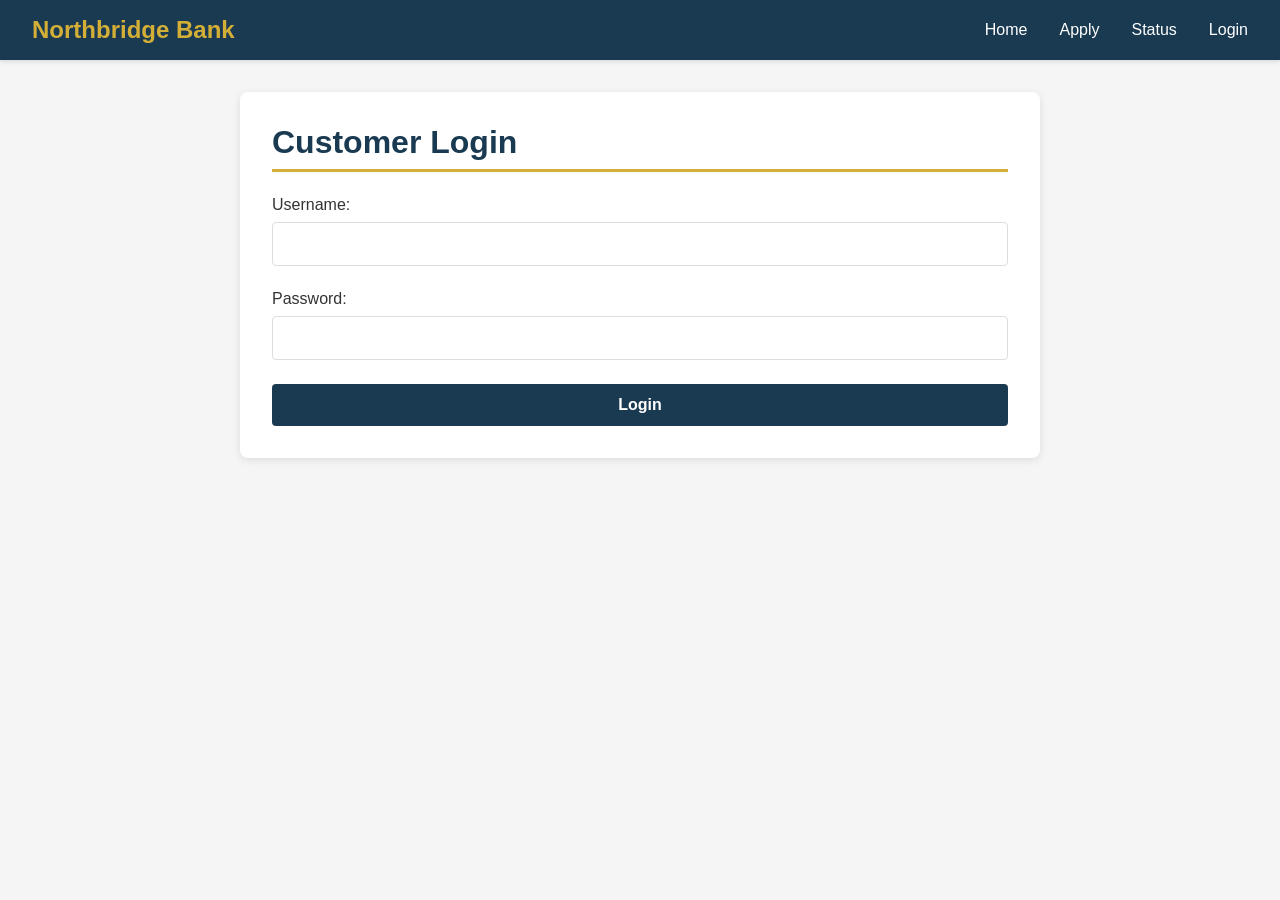
==== frontend/index.html @ 813c3ee2 "Onboarding Project First Commit" ====
<!DOCTYPE html>
<html lang="en">
<head>
    <meta charset="UTF-8">
    <meta name="viewport" content="width=device-width, initial-scale=1.0">
    <title>Northbridge Bank - Onboarding</title>
    <link rel="stylesheet" href="css/styles.css">
</head>
<body>
    <div class="navbar">
        <div class="navbar-brand">Northbridge Bank</div>
        <div class="navbar-menu">
            <a href="#" id="nav-home">Home</a>
            <a href="#" id="nav-apply">Apply</a>
            <a href="#" id="nav-status">Status</a>
            <button id="nav-logout" class="btn-logout" style="display: none;">Logout</button>
            <a href="#" id="nav-login" onclick="showLoginPage()">Login</a>
        </div>
    </div>

    <div id="app-container">
        <!-- Pages will be injected here -->
    </div>

    <!-- Page Templates -->
    <template id="login-page">
        <div class="container">
            <h1>Customer Login</h1>
            <form id="login-form">
                <div class="form-group">
                    <label for="username">Username:</label>
                    <input type="text" id="username" name="username" required>
                </div>
                <div class="form-group">
                    <label for="password">Password:</label>
                    <input type="password" id="password" name="password" required>
                </div>
                <button type="submit" class="btn">Login</button>
            </form>
        </div>
    </template>

    <template id="apply-page">
        <div class="container">
            <h1>Apply for Current Account</h1>
            <form id="application-form">
                <fieldset>
                    <legend>Personal Details</legend>
                    <div class="form-group">
                        <label for="fullName">Full Name:</label>
                        <input type="text" id="fullName" name="fullName" required>
                    </div>
                    <div class="form-group">
                        <label for="dob">Date of Birth:</label>
                        <input type="date" id="dob" name="dob" required>
                    </div>
                    <div class="form-group">
                        <label for="panNumber">PAN Number:</label>
                        <input type="text" id="panNumber" name="panNumber" required>
                    </div>
                    <div class="form-group">
                        <label for="address">Address:</label>
                        <textarea id="address" name="address" required></textarea>
                    </div>
                </fieldset>

                <fieldset>
                    <legend>Employment Details</legend>
                    <div class="form-group">
                        <label for="occupation">Occupation:</label>
                        <input type="text" id="occupation" name="occupation" required>
                    </div>
                    <div class="form-group">
                        <label for="annualIncome">Annual Income:</label>
                        <input type="number" id="annualIncome" name="annualIncome" required>
                    </div>
                    <div class="form-group">
                        <label for="employerName">Employer Name:</label>
                        <input type="text" id="employerName" name="employerName" required>
                    </div>
                </fieldset>

                <fieldset>
                    <legend>Account Preferences</legend>
                    <div class="form-group">
                        <label for="branch">Preferred Branch:</label>
                        <input type="text" id="branch" name="branch" required>
                    </div>
                    <div class="form-group">
                        <label for="initialDeposit">Initial Deposit:</label>
                        <input type="number" id="initialDeposit" name="initialDeposit" required>
                    </div>
                    <div class="form-group">
                        <label for="debitCard">
                            <input type="checkbox" id="debitCard" name="debitCard">
                            Require Debit Card
                        </label>
                    </div>
                </fieldset>

                <button type="submit" class="btn">Submit Application</button>
            </form>
        </div>
    </template>

    <template id="status-page">
        <div class="container">
            <h1>Application Status</h1>
            <div id="status-content">
                <p>Loading status...</p>
            </div>
        </div>
    </template>

    <script src="js/app.js"></script>
</body>
</html>
---- frontend/css/styles.css ----
/* ============================================================
   Northbridge Bank - Onboarding Frontend Styles
   ============================================================ */

* {
    margin: 0;
    padding: 0;
    box-sizing: border-box;
}

body {
    font-family: -apple-system, BlinkMacSystemFont, 'Segoe UI', Roboto, 'Helvetica Neue', Arial, sans-serif;
    background-color: #f5f5f5;
    color: #333;
}

/* ============================================================
   Navbar
   ============================================================ */

.navbar {
    background-color: #1a3a52; /* Northbridge Navy Blue */
    color: white;
    padding: 1rem 2rem;
    display: flex;
    justify-content: space-between;
    align-items: center;
    box-shadow: 0 2px 4px rgba(0, 0, 0, 0.1);
}

.navbar-brand {
    font-size: 1.5rem;
    font-weight: bold;
    color: #d4af37; /* Gold accent */
}

.navbar-menu {
    display: flex;
    gap: 2rem;
    align-items: center;
}

.navbar-menu a {
    color: white;
    text-decoration: none;
    transition: color 0.3s;
}

.navbar-menu a:hover {
    color: #d4af37; /* Gold accent on hover */
}

.btn-logout {
    background-color: #d4af37;
    color: #1a3a52;
    border: none;
    padding: 0.5rem 1rem;
    border-radius: 4px;
    cursor: pointer;
    font-weight: bold;
    transition: background-color 0.3s;
}

.btn-logout:hover {
    background-color: #e8c547;
}

/* ============================================================
   Container & Layout
   ============================================================ */

.container {
    max-width: 800px;
    margin: 2rem auto;
    padding: 2rem;
    background-color: white;
    border-radius: 8px;
    box-shadow: 0 2px 8px rgba(0, 0, 0, 0.1);
}

h1 {
    color: #1a3a52;
    margin-bottom: 1.5rem;
    border-bottom: 3px solid #d4af37;
    padding-bottom: 0.5rem;
}

/* ============================================================
   Forms
   ============================================================ */

form {
    display: flex;
    flex-direction: column;
    gap: 1.5rem;
}

fieldset {
    border: 1px solid #ddd;
    border-radius: 4px;
    padding: 1rem;
    background-color: #fafafa;
}

legend {
    color: #1a3a52;
    font-weight: bold;
    padding: 0 0.5rem;
}

.form-group {
    display: flex;
    flex-direction: column;
    gap: 0.5rem;
}

label {
    font-weight: 500;
    color: #333;
}

input[type="text"],
input[type="email"],
input[type="password"],
input[type="date"],
input[type="number"],
textarea {
    padding: 0.75rem;
    border: 1px solid #ddd;
    border-radius: 4px;
    font-family: inherit;
    font-size: 1rem;
    transition: border-color 0.3s, box-shadow 0.3s;
}

input[type="text"]:focus,
input[type="email"]:focus,
input[type="password"]:focus,
input[type="date"]:focus,
input[type="number"]:focus,
textarea:focus {
    outline: none;
    border-color: #d4af37;
    box-shadow: 0 0 0 2px rgba(212, 175, 55, 0.2);
}

textarea {
    resize: vertical;
    min-height: 100px;
}

input[type="checkbox"] {
    margin-right: 0.5rem;
    cursor: pointer;
}

/* ============================================================
   Buttons
   ============================================================ */

.btn {
    background-color: #1a3a52;
    color: white;
    border: none;
    padding: 0.75rem 1.5rem;
    border-radius: 4px;
    font-size: 1rem;
    font-weight: bold;
    cursor: pointer;
    transition: background-color 0.3s, transform 0.2s;
}

.btn:hover {
    background-color: #0f2439;
    transform: translateY(-2px);
}

.btn:active {
    transform: translateY(0);
}

.btn-secondary {
    background-color: #d4af37;
    color: #1a3a52;
}

.btn-secondary:hover {
    background-color: #e8c547;
}

/* ============================================================
   Status / Timeline
   ============================================================ */

.timeline {
    position: relative;
    padding: 2rem 0;
}

.timeline-item {
    display: flex;
    gap: 2rem;
    margin-bottom: 2rem;
    position: relative;
}

.timeline-marker {
    width: 40px;
    height: 40px;
    background-color: #d4af37;
    border: 3px solid #1a3a52;
    border-radius: 50%;
    display: flex;
    align-items: center;
    justify-content: center;
    font-weight: bold;
    color: #1a3a52;
    flex-shrink: 0;
}

.timeline-marker.completed {
    background-color: #1a3a52;
    color: white;
}

.timeline-content {
    flex: 1;
    padding-top: 0.5rem;
}

.timeline-content h3 {
    color: #1a3a52;
    margin-bottom: 0.5rem;
}

.timeline-content p {
    color: #666;
    font-size: 0.9rem;
}

/* ============================================================
   Alerts & Messages
   ============================================================ */

.alert {
    padding: 1rem;
    border-radius: 4px;
    margin-bottom: 1rem;
}

.alert-success {
    background-color: #d4edda;
    color: #155724;
    border: 1px solid #c3e6cb;
}

.alert-error {
    background-color: #f8d7da;
    color: #721c24;
    border: 1px solid #f5c6cb;
}

.alert-info {
    background-color: #d1ecf1;
    color: #0c5460;
    border: 1px solid #bee5eb;
}

/* ============================================================
   Responsive Design
   ============================================================ */

@media (max-width: 768px) {
    .container {
        margin: 1rem;
        padding: 1rem;
    }

    .navbar {
        flex-direction: column;
        gap: 1rem;
        padding: 1rem;
    }

    .navbar-menu {
        flex-wrap: wrap;
        gap: 1rem;
        justify-content: center;
    }

    .timeline-item {
        gap: 1rem;
    }

    fieldset {
        padding: 0.75rem;
    }
}
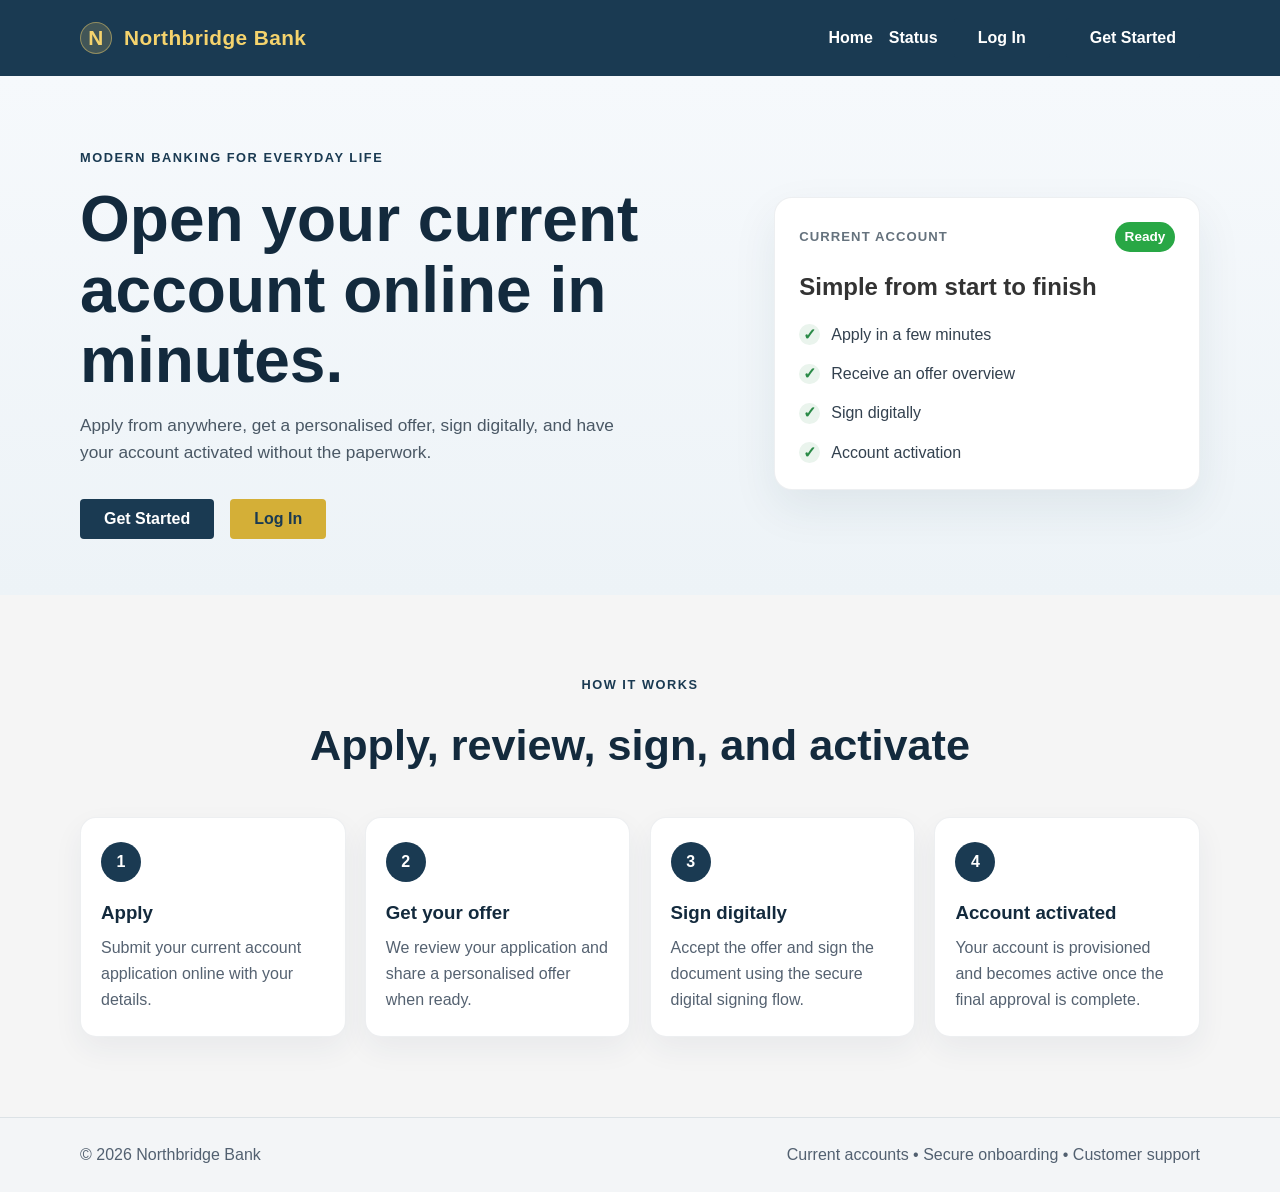
==== commit 96018cef: "Implement decline record management and application status retrieval" ====
--- a/frontend/index.html
+++ b/frontend/index.html
@@ -3,116 +3,130 @@
 <head>
     <meta charset="UTF-8">
     <meta name="viewport" content="width=device-width, initial-scale=1.0">
-    <title>Northbridge Bank - Onboarding</title>
+    <title>Northbridge Bank | Current Account</title>
     <link rel="stylesheet" href="css/styles.css">
+    <link rel="stylesheet" href="css/components.css">
 </head>
 <body>
-    <div class="navbar">
-        <div class="navbar-brand">Northbridge Bank</div>
-        <div class="navbar-menu">
-            <a href="#" id="nav-home">Home</a>
-            <a href="#" id="nav-apply">Apply</a>
-            <a href="#" id="nav-status">Status</a>
-            <button id="nav-logout" class="btn-logout" style="display: none;">Logout</button>
-            <a href="#" id="nav-login" onclick="showLoginPage()">Login</a>
+    <header class="site-header">
+        <div class="container header-inner">
+            <a href="index.html" class="brand" aria-label="Northbridge Bank home">
+                <span class="brand-mark">N</span>
+                <span>Northbridge Bank</span>
+            </a>
+
+            <nav class="header-nav" aria-label="Main navigation">
+                <a href="index.html">Home</a>
+                <a href="status.html">Status</a>
+                <a id="nav-login" href="login.html" class="btn btn-link">Log In</a>
+                <a id="nav-register" href="register.html" class="btn btn-primary">Get Started</a>
+                <button id="nav-logout" type="button" class="btn btn-ghost hidden">Log Out</button>
+            </nav>
         </div>
-    </div>
+    </header>
 
-    <div id="app-container">
-        <!-- Pages will be injected here -->
-    </div>
+    <main>
+        <section class="hero">
+            <div class="container hero-grid">
+                <div class="hero-copy">
+                    <p class="eyebrow">Modern banking for everyday life</p>
+                    <h1>Open your current account online in minutes.</h1>
+                    <p class="hero-text">
+                        Apply from anywhere, get a personalised offer, sign digitally, and have your account activated without the paperwork.
+                    </p>
+                    <div class="cta-row">
+                        <a id="hero-cta" href="register.html" class="btn btn-primary">Get Started</a>
+                        <a href="login.html" class="btn btn-secondary">Log In</a>
+                    </div>
+                </div>
 
-    <!-- Page Templates -->
-    <template id="login-page">
-        <div class="container">
-            <h1>Customer Login</h1>
-            <form id="login-form">
-                <div class="form-group">
-                    <label for="username">Username:</label>
-                    <input type="text" id="username" name="username" required>
+                <div class="hero-card" aria-label="Account opening summary card">
+                    <div class="hero-card-top">
+                        <span class="card-label">Current account</span>
+                        <span class="status-badge badge-approved">Ready</span>
+                    </div>
+                    <h2>Simple from start to finish</h2>
+                    <ul class="feature-list">
+                        <li>Apply in a few minutes</li>
+                        <li>Receive an offer overview</li>
+                        <li>Sign digitally</li>
+                        <li>Account activation</li>
+                    </ul>
                 </div>
-                <div class="form-group">
-                    <label for="password">Password:</label>
-                    <input type="password" id="password" name="password" required>
+            </div>
+        </section>
+
+        <section class="section how-it-works">
+            <div class="container">
+                <div class="section-heading">
+                    <p class="eyebrow">How it works</p>
+                    <h2>Apply, review, sign, and activate</h2>
                 </div>
-                <button type="submit" class="btn">Login</button>
-            </form>
+
+                <div class="steps-grid">
+                    <article class="step-card">
+                        <div class="step-number">1</div>
+                        <h3>Apply</h3>
+                        <p>Submit your current account application online with your details.</p>
+                    </article>
+                    <article class="step-card">
+                        <div class="step-number">2</div>
+                        <h3>Get your offer</h3>
+                        <p>We review your application and share a personalised offer when ready.</p>
+                    </article>
+                    <article class="step-card">
+                        <div class="step-number">3</div>
+                        <h3>Sign digitally</h3>
+                        <p>Accept the offer and sign the document using the secure digital signing flow.</p>
+                    </article>
+                    <article class="step-card">
+                        <div class="step-number">4</div>
+                        <h3>Account activated</h3>
+                        <p>Your account is provisioned and becomes active once the final approval is complete.</p>
+                    </article>
+                </div>
+            </div>
+        </section>
+    </main>
+
+    <footer class="site-footer">
+        <div class="container footer-inner">
+            <p>© 2026 Northbridge Bank</p>
+            <p>Current accounts • Secure onboarding • Customer support</p>
         </div>
-    </template>
+    </footer>
 
-    <template id="apply-page">
-        <div class="container">
-            <h1>Apply for Current Account</h1>
-            <form id="application-form">
-                <fieldset>
-                    <legend>Personal Details</legend>
-                    <div class="form-group">
-                        <label for="fullName">Full Name:</label>
-                        <input type="text" id="fullName" name="fullName" required>
-                    </div>
-                    <div class="form-group">
-                        <label for="dob">Date of Birth:</label>
-                        <input type="date" id="dob" name="dob" required>
-                    </div>
-                    <div class="form-group">
-                        <label for="panNumber">PAN Number:</label>
-                        <input type="text" id="panNumber" name="panNumber" required>
-                    </div>
-                    <div class="form-group">
-                        <label for="address">Address:</label>
-                        <textarea id="address" name="address" required></textarea>
-                    </div>
-                </fieldset>
+    <script src="js/auth.js"></script>
+    <script>
+        (function () {
+            const auth = window.auth;
+            const isLoggedIn = auth && typeof auth.isLoggedIn === 'function' ? auth.isLoggedIn() : false;
 
-                <fieldset>
-                    <legend>Employment Details</legend>
-                    <div class="form-group">
-                        <label for="occupation">Occupation:</label>
-                        <input type="text" id="occupation" name="occupation" required>
-                    </div>
-                    <div class="form-group">
-                        <label for="annualIncome">Annual Income:</label>
-                        <input type="number" id="annualIncome" name="annualIncome" required>
-                    </div>
-                    <div class="form-group">
-                        <label for="employerName">Employer Name:</label>
-                        <input type="text" id="employerName" name="employerName" required>
-                    </div>
-                </fieldset>
+            const loginLink = document.getElementById('nav-login');
+            const registerLink = document.getElementById('nav-register');
+            const heroCta = document.getElementById('hero-cta');
+            const logoutBtn = document.getElementById('nav-logout');
 
-                <fieldset>
-                    <legend>Account Preferences</legend>
-                    <div class="form-group">
-                        <label for="branch">Preferred Branch:</label>
-                        <input type="text" id="branch" name="branch" required>
-                    </div>
-                    <div class="form-group">
-                        <label for="initialDeposit">Initial Deposit:</label>
-                        <input type="number" id="initialDeposit" name="initialDeposit" required>
-                    </div>
-                    <div class="form-group">
-                        <label for="debitCard">
-                            <input type="checkbox" id="debitCard" name="debitCard">
-                            Require Debit Card
-                        </label>
-                    </div>
-                </fieldset>
+            if (isLoggedIn) {
+                loginLink.textContent = 'Dashboard';
+                loginLink.href = 'status.html';
 
-                <button type="submit" class="btn">Submit Application</button>
-            </form>
-        </div>
-    </template>
+                registerLink.textContent = 'View Status';
+                registerLink.href = 'status.html';
 
-    <template id="status-page">
-        <div class="container">
-            <h1>Application Status</h1>
-            <div id="status-content">
-                <p>Loading status...</p>
-            </div>
-        </div>
-    </template>
+                heroCta.textContent = 'View Application';
+                heroCta.href = 'status.html';
+                logoutBtn.classList.remove('hidden');
+            }
 
-    <script src="js/app.js"></script>
+            logoutBtn.addEventListener('click', function () {
+                if (auth && typeof auth.logout === 'function') {
+                    auth.logout(false);
+                }
+                window.location.href = 'index.html';
+            });
+        })();
+    </script>
 </body>
 </html>
 
--- a/frontend/css/styles.css
+++ b/frontend/css/styles.css
@@ -8,61 +8,138 @@
     box-sizing: border-box;
 }
 
+html {
+   scroll-behavior: smooth;
+}
+
 body {
-    font-family: -apple-system, BlinkMacSystemFont, 'Segoe UI', Roboto, 'Helvetica Neue', Arial, sans-serif;
-    background-color: #f5f5f5;
-    color: #333;
-}
-
-/* ============================================================
-   Navbar
-   ============================================================ */
-
-.navbar {
-    background-color: #1a3a52; /* Northbridge Navy Blue */
+   font-family: -apple-system, BlinkMacSystemFont, 'Segoe UI', Roboto, 'Helvetica Neue', Arial, sans-serif;
+   background-color: #f5f5f5;
+   color: #333;
+   line-height: 1.6;
+}
+
+a {
+   color: inherit;
+   text-decoration: none;
+}
+
+button,
+input,
+textarea {
+   font: inherit;
+}
+
+/* ============================================================
+   Navbar / Header
+   ============================================================ */
+
+.site-header {
+   background-color: #1a3a52;
     color: white;
-    padding: 1rem 2rem;
-    display: flex;
-    justify-content: space-between;
-    align-items: center;
-    box-shadow: 0 2px 4px rgba(0, 0, 0, 0.1);
-}
-
-.navbar-brand {
-    font-size: 1.5rem;
-    font-weight: bold;
-    color: #d4af37; /* Gold accent */
-}
-
-.navbar-menu {
-    display: flex;
-    gap: 2rem;
-    align-items: center;
-}
-
-.navbar-menu a {
-    color: white;
-    text-decoration: none;
-    transition: color 0.3s;
-}
-
-.navbar-menu a:hover {
-    color: #d4af37; /* Gold accent on hover */
-}
-
-.btn-logout {
-    background-color: #d4af37;
-    color: #1a3a52;
-    border: none;
-    padding: 0.5rem 1rem;
-    border-radius: 4px;
-    cursor: pointer;
-    font-weight: bold;
-    transition: background-color 0.3s;
-}
-
+   box-shadow: 0 2px 8px rgba(17, 29, 37, 0.12);
+}
+
+.header-inner {
+   display: flex;
+   align-items: center;
+   justify-content: space-between;
+   min-height: 76px;
+   gap: 1rem;
+}
+
+.brand {
+   display: inline-flex;
+   align-items: center;
+   gap: 0.75rem;
+   color: #f5d36d;
+   font-weight: 700;
+   font-size: 1.3rem;
+   letter-spacing: 0.02em;
+}
+
+.brand-mark {
+   display: inline-flex;
+   width: 2rem;
+   height: 2rem;
+   border-radius: 50%;
+   align-items: center;
+   justify-content: center;
+   background: rgba(245, 211, 109, 0.18);
+   border: 1px solid rgba(245, 211, 109, 0.45);
+   color: #f5d36d;
+   font-weight: 800;
+}
+
+.header-nav {
+   display: flex;
+   align-items: center;
+   gap: 1rem;
+   flex-wrap: wrap;
+}
+
+.header-nav > a,
+.header-nav > button {
+   color: white;
+   text-decoration: none;
+   font-weight: 600;
+}
+
+.header-nav > a:hover {
+   color: #d4af37;
+}
+
+.btn-logout,
+.btn {
+   display: inline-flex;
+   align-items: center;
+   justify-content: center;
+   border-radius: 6px;
+   border: none;
+   padding: 0.75rem 1.2rem;
+   line-height: 1;
+   font-weight: 700;
+   cursor: pointer;
+   transition: transform 0.2s ease, background-color 0.2s ease, opacity 0.2s ease;
+}
+
+.btn:hover,
 .btn-logout:hover {
-    background-color: #e8c547;
+   transform: translateY(-1px);
+}
+
+.btn-primary {
+   background-color: #d4af37;
+   color: #1a3a52;
+}
+
+.btn-primary:hover {
+   background-color: #e5c85c;
+}
+
+.btn-secondary {
+   background-color: rgba(255, 255, 255, 0.08);
+   color: white;
+   border: 1px solid rgba(255, 255, 255, 0.16);
+}
+
+.btn-secondary:hover {
+   background-color: rgba(255, 255, 255, 0.14);
+}
+
+.btn-link {
+   padding-left: 0.5rem;
+   padding-right: 0.5rem;
+}
+
+.btn-ghost {
+   background-color: transparent;
+   border: 1px solid rgba(255, 255, 255, 0.3);
+   color: white;
+}
+
+.btn-ghost:hover {
+   background-color: rgba(255, 255, 255, 0.04);
 }
 
 /* ============================================================
@@ -70,12 +147,12 @@
    ============================================================ */
 
 .container {
-    max-width: 800px;
-    margin: 2rem auto;
-    padding: 2rem;
-    background-color: white;
-    border-radius: 8px;
-    box-shadow: 0 2px 8px rgba(0, 0, 0, 0.1);
+   width: min(1120px, calc(100% - 2rem));
+   margin: 0 auto;
+}
+
+.section {
+   padding: 5rem 0;
 }
 
 h1 {
@@ -83,6 +160,164 @@
     margin-bottom: 1.5rem;
     border-bottom: 3px solid #d4af37;
     padding-bottom: 0.5rem;
+}
+
+.hero {
+   padding: 4.5rem 0 3.5rem;
+   background: linear-gradient(180deg, #f6f9fc 0%, #edf3f7 100%);
+}
+
+.hero-grid {
+   display: grid;
+   grid-template-columns: 1.4fr 0.9fr;
+   gap: 2rem;
+   align-items: center;
+}
+
+.hero-copy {
+   max-width: 620px;
+}
+
+.eyebrow {
+   margin-bottom: 1rem;
+   color: #1a3a52;
+   font-size: 0.8rem;
+   letter-spacing: 0.12em;
+   font-weight: 700;
+   text-transform: uppercase;
+}
+
+.hero h1 {
+   border-bottom: none;
+   font-size: clamp(2.5rem, 5vw, 4rem);
+   line-height: 1.1;
+   color: #132a3d;
+   margin-bottom: 1rem;
+   padding-bottom: 0;
+}
+
+.hero-text {
+   color: #4a5865;
+   font-size: 1.08rem;
+   max-width: 540px;
+}
+
+.cta-row {
+   display: flex;
+   gap: 1rem;
+   margin-top: 2rem;
+   flex-wrap: wrap;
+}
+
+.hero-card {
+   background: white;
+   border-radius: 18px;
+   padding: 1.5rem;
+   box-shadow: 0 18px 45px rgba(26, 58, 82, 0.08);
+   border: 1px solid rgba(26, 58, 82, 0.08);
+}
+
+.hero-card-top {
+   display: flex;
+   justify-content: space-between;
+   align-items: center;
+   gap: 1rem;
+   margin-bottom: 1rem;
+}
+
+.card-label {
+   font-size: 0.82rem;
+   text-transform: uppercase;
+   letter-spacing: 0.08em;
+   color: #65727d;
+   font-weight: 700;
+}
+
+.feature-list {
+   list-style: none;
+   display: grid;
+   gap: 0.85rem;
+   margin-top: 1rem;
+   color: #33414f;
+}
+
+.feature-list li {
+   display: flex;
+   align-items: center;
+   gap: 0.7rem;
+}
+
+.feature-list li::before {
+   content: "✓";
+   display: inline-flex;
+   width: 1.3rem;
+   height: 1.3rem;
+   border-radius: 50%;
+   background-color: #eaf4ed;
+   color: #2a8a47;
+   align-items: center;
+   justify-content: center;
+   font-weight: 800;
+}
+
+.section-heading {
+   text-align: center;
+   margin-bottom: 2.25rem;
+}
+
+.section-heading h2 {
+   color: #132a3d;
+   font-size: clamp(2rem, 4vw, 2.7rem);
+}
+
+.steps-grid {
+   display: grid;
+   grid-template-columns: repeat(4, minmax(0, 1fr));
+   gap: 1.2rem;
+}
+
+.step-card {
+   background: #fff;
+   border-radius: 16px;
+   border: 1px solid rgba(26, 58, 82, 0.08);
+   box-shadow: 0 12px 30px rgba(26, 58, 82, 0.06);
+   padding: 1.5rem 1.25rem;
+}
+
+.step-number {
+   display: inline-flex;
+   width: 2.5rem;
+   height: 2.5rem;
+   border-radius: 50%;
+   background: #1a3a52;
+   color: white;
+   align-items: center;
+   justify-content: center;
+   font-weight: 800;
+   margin-bottom: 1rem;
+}
+
+.step-card h3 {
+   color: #132a3d;
+   margin-bottom: 0.5rem;
+}
+
+.step-card p {
+   color: #556271;
+}
+
+.site-footer {
+   border-top: 1px solid rgba(26, 58, 82, 0.1);
+   background: #f3f5f7;
+   padding: 1.5rem 0;
+}
+
+.footer-inner {
+   display: flex;
+   justify-content: space-between;
+   gap: 1rem;
+   flex-wrap: wrap;
+   color: #526070;
 }
 
 /* ============================================================
--- a/frontend/css/components.css
+++ b/frontend/css/components.css
@@ -0,0 +1,34 @@
+/* Additional shared UI components: spinner, status badges */
+
+/* Spinner */
+.spinner {
+  width: 36px;
+  height: 36px;
+  border: 4px solid rgba(26,58,82,0.12);
+  border-top-color: #1a3a52;
+  border-radius: 50%;
+  animation: spin 1s linear infinite;
+  display: inline-block;
+}
+@keyframes spin { to { transform: rotate(360deg); } }
+
+/* Status badges */
+.status-badge {
+  display: inline-block;
+  padding: 0.25rem 0.6rem;
+  border-radius: 999px;
+  font-size: 0.85rem;
+  font-weight: 600;
+  color: white;
+}
+.badge-pending { background: #f0ad4e; } /* amber */
+.badge-approved { background: #28a745; } /* green */
+.badge-rejected { background: #dc3545; } /* red */
+.badge-signed { background: #17a2b8; } /* teal */
+.badge-uploaded { background: #6f42c1; } /* purple */
+.badge-info { background: #1a3a52; }
+
+/* Small utility */
+.flex { display:flex; gap:0.75rem; align-items:center; }
+.hidden { display:none !important; }
+
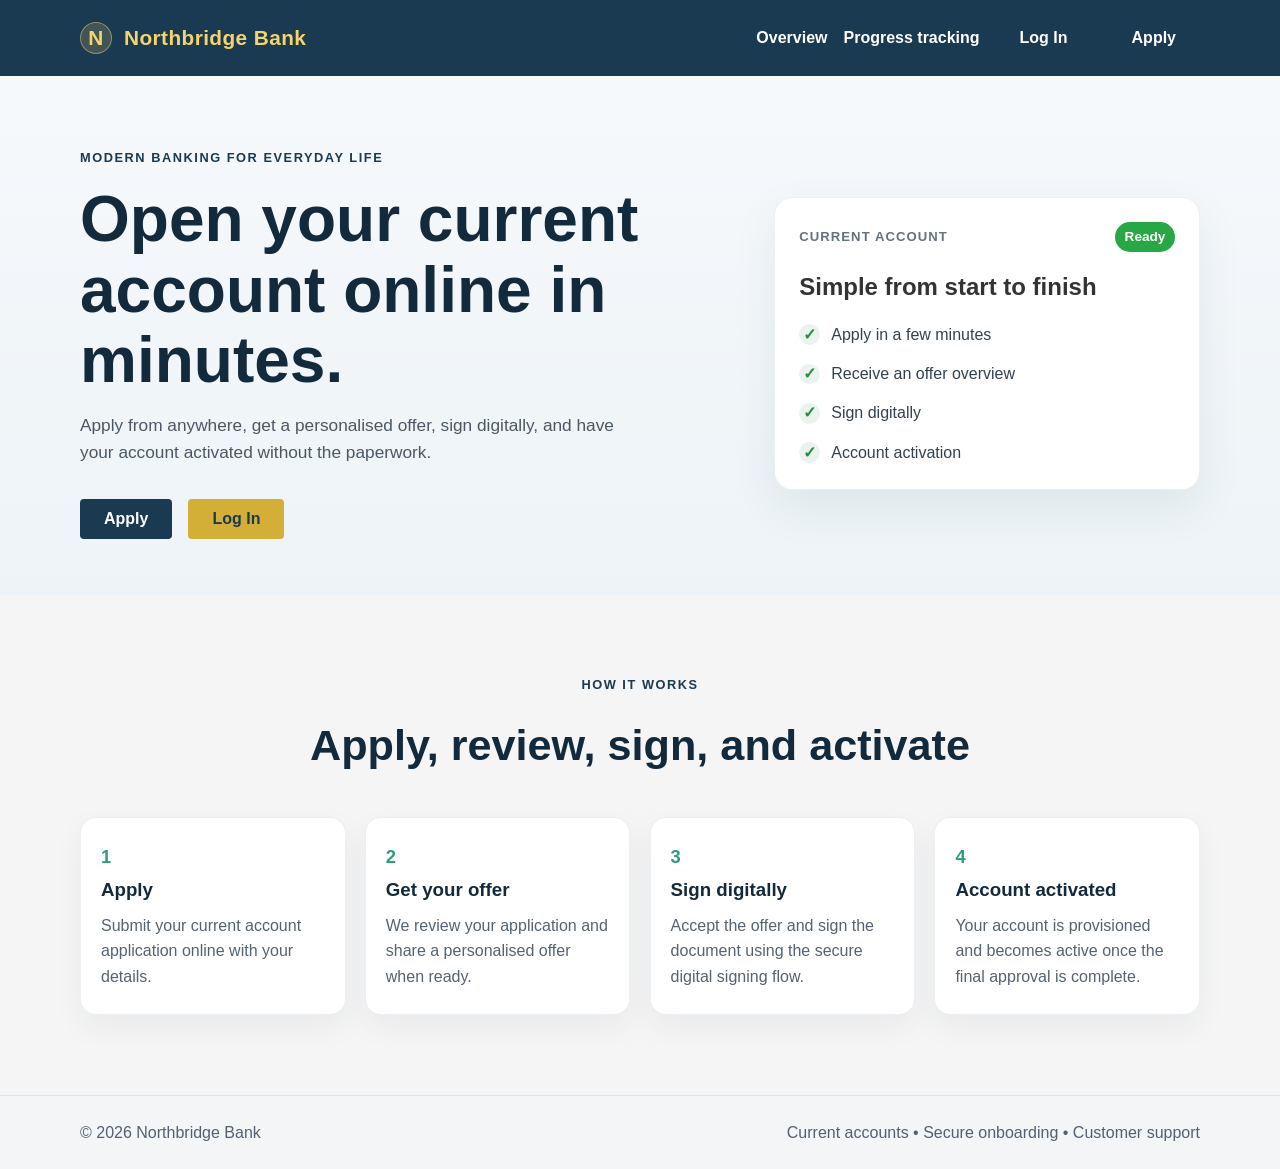
==== commit d9075fe5: "Update onboarding process terminology, enhance navigation labels, and refine step number styling" ====
--- a/frontend/index.html
+++ b/frontend/index.html
@@ -1,4 +1,4 @@
-<!DOCTYPE html>
+﻿<!DOCTYPE html>
 <html lang="en">
 <head>
     <meta charset="UTF-8">
@@ -16,10 +16,10 @@
             </a>
 
             <nav class="header-nav" aria-label="Main navigation">
-                <a href="index.html">Home</a>
-                <a href="status.html">Status</a>
+                <a href="index.html">Overview</a>
+                <a href="status.html">Progress tracking</a>
                 <a id="nav-login" href="login.html" class="btn btn-link">Log In</a>
-                <a id="nav-register" href="register.html" class="btn btn-primary">Get Started</a>
+                <a id="nav-register" href="register.html" class="btn btn-primary">Apply</a>
                 <button id="nav-logout" type="button" class="btn btn-ghost hidden">Log Out</button>
             </nav>
         </div>
@@ -35,7 +35,7 @@
                         Apply from anywhere, get a personalised offer, sign digitally, and have your account activated without the paperwork.
                     </p>
                     <div class="cta-row">
-                        <a id="hero-cta" href="register.html" class="btn btn-primary">Get Started</a>
+                        <a id="hero-cta" href="register.html" class="btn btn-primary">Apply</a>
                         <a href="login.html" class="btn btn-secondary">Log In</a>
                     </div>
                 </div>
@@ -111,7 +111,7 @@
                 loginLink.textContent = 'Dashboard';
                 loginLink.href = 'status.html';
 
-                registerLink.textContent = 'View Status';
+                registerLink.textContent = 'Progress tracking';
                 registerLink.href = 'status.html';
 
                 heroCta.textContent = 'View Application';
@@ -119,7 +119,7 @@
                 logoutBtn.classList.remove('hidden');
             }
 
-            logoutBtn.addEventListener('click', function () {
+            if (logoutBtn) logoutBtn.addEventListener('click', function () {
                 if (auth && typeof auth.logout === 'function') {
                     auth.logout(false);
                 }
@@ -130,3 +130,5 @@
 </body>
 </html>
 
+
+
--- a/frontend/css/styles.css
+++ b/frontend/css/styles.css
@@ -285,16 +285,18 @@
 }
 
 .step-number {
-   display: inline-flex;
-   width: 2.5rem;
-   height: 2.5rem;
-   border-radius: 50%;
-   background: #1a3a52;
-   color: white;
-   align-items: center;
-   justify-content: center;
-   font-weight: 800;
-   margin-bottom: 1rem;
+   display: inline-block;
+   width: auto;
+   height: auto;
+   border-radius: 0;
+   background: transparent;
+   color: #2f9d7d; /* project green */
+   align-items: initial;
+   justify-content: initial;
+   font-weight: 700;
+   margin-bottom: 0.25rem;
+   padding: 0 0.5rem 0 0;
+   font-size: 1.15rem;
 }
 
 .step-card h3 {
